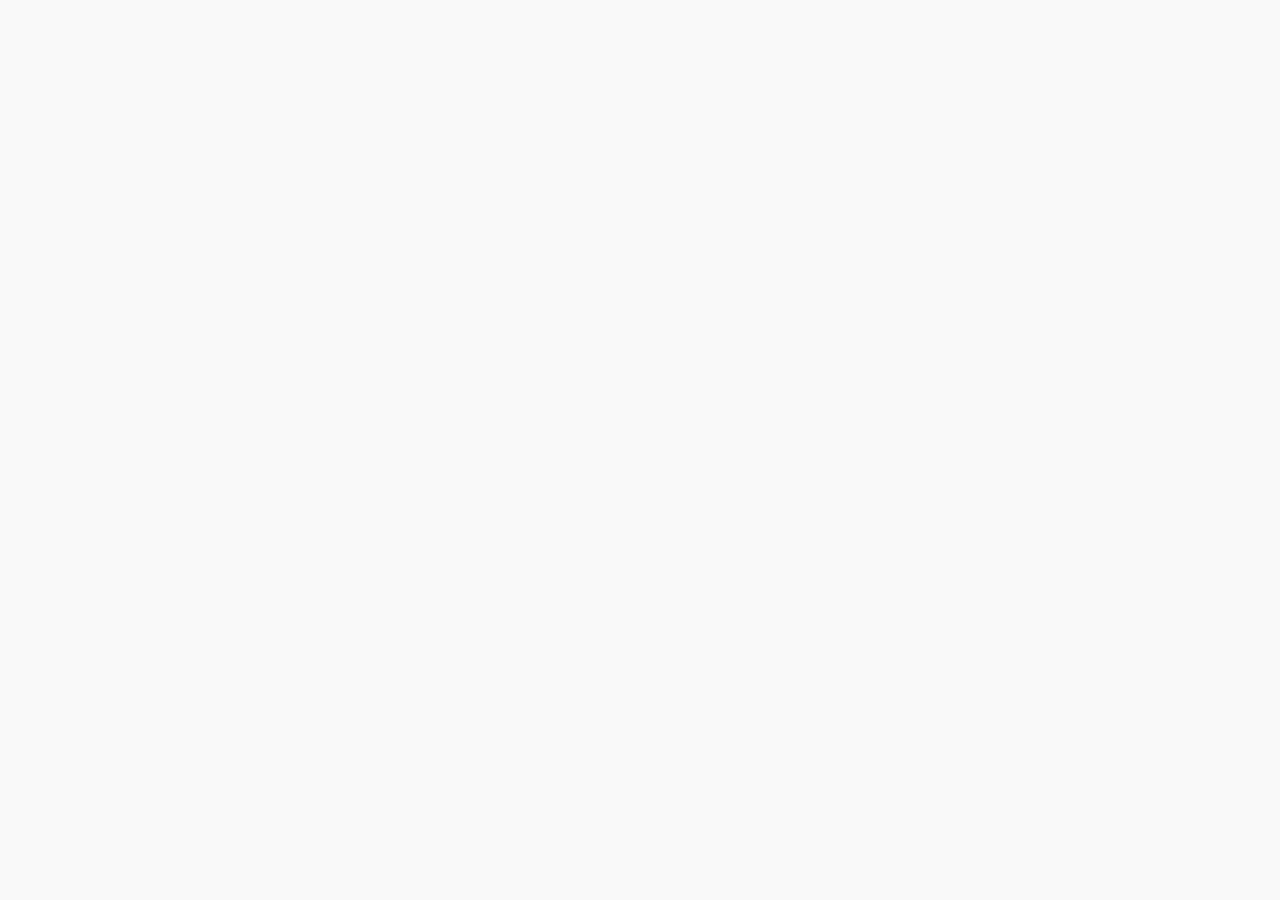
==== Proyecto/index.html @ df67d1e8 "Estructura Inicial" ====
<!DOCTYPE html>
<html lang="en">

<head>
    <meta charset="UTF-8">
    <meta name="viewport" content="width=device-width, initial-scale=1.0">
    <title>Index</title>
    <link href="https://stackpath.bootstrapcdn.com/bootstrap/4.5.2/css/bootstrap.min.css" rel="stylesheet">
    <link rel="stylesheet" href="https://cdnjs.cloudflare.com/ajax/libs/font-awesome/6.0.0-beta3/css/all.min.css">
    <link rel="stylesheet" href="css/styles.css">
</head>

<body class="bg-light">


    <script src="https://cdn.jsdelivr.net/npm/bootstrap@5.3.0/dist/js/bootstrap.bundle.min.js"></script>
    <script src="js/index.js"></script>
</body>

</html>
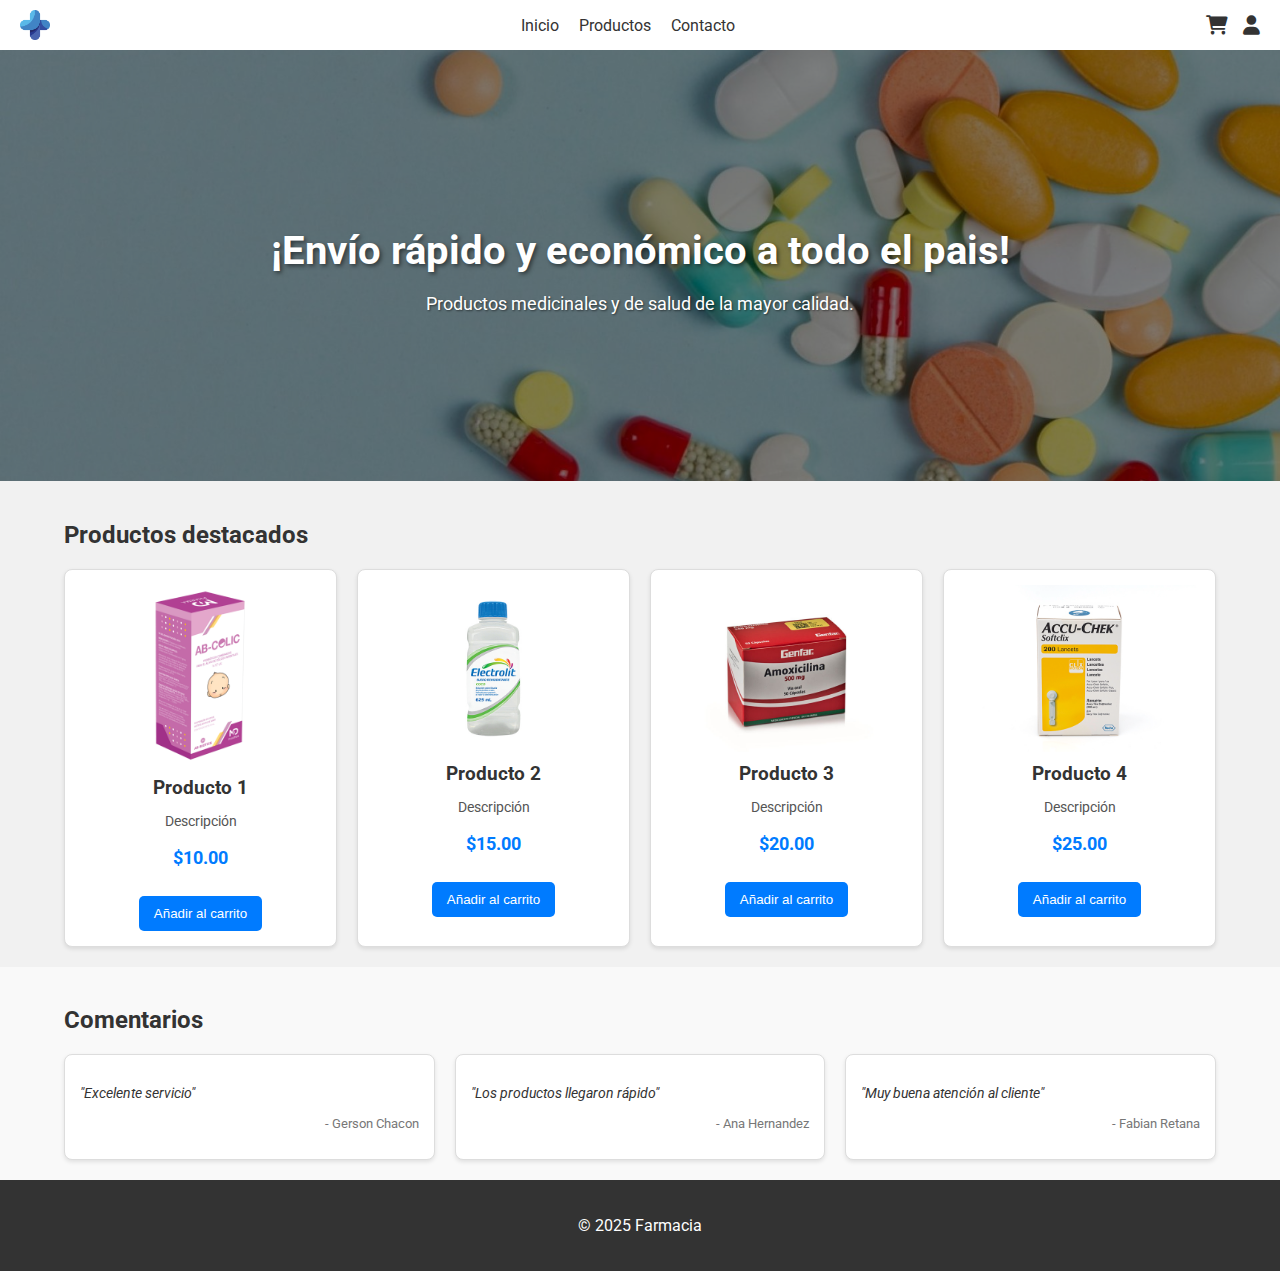
==== commit e0eb665a: "Creacion de la pagina principal" ====
--- a/Proyecto/index.html
+++ b/Proyecto/index.html
@@ -1,20 +1,54 @@
-<!DOCTYPE html>
-<html lang="en">
+<html lang="es">
 
 <head>
     <meta charset="UTF-8">
     <meta name="viewport" content="width=device-width, initial-scale=1.0">
-    <title>Index</title>
-    <link href="https://stackpath.bootstrapcdn.com/bootstrap/4.5.2/css/bootstrap.min.css" rel="stylesheet">
+    <title>Farmacia</title>
+    <link rel="preconnect" href="https://fonts.googleapis.com">
+    <link rel="preconnect" href="https://fonts.gstatic.com" crossorigin>
+    <link href="https://fonts.googleapis.com/css2?family=Roboto:wght@400;500;700&display=swap" rel="stylesheet">
+    <link rel="stylesheet" href="css/styles.css">
     <link rel="stylesheet" href="https://cdnjs.cloudflare.com/ajax/libs/font-awesome/6.0.0-beta3/css/all.min.css">
-    <link rel="stylesheet" href="css/styles.css">
 </head>
 
-<body class="bg-light">
+<body>
+    <header>
+        <div class="container">
+            <div class="logo"><img src="img/logo.png" alt="Logo"></div>
+            <nav>
+                <ul>
+                    <li><a href="index.html">Inicio</a></li>
+                    <li><a href="catalogo.html">Productos</a></li>
+                    <li><a href="contacto.html">Contacto</a></li>
+                </ul>
+            </nav>
+            <div class="iconos">
+                <a href="carrito.html"><i class="fas fa-shopping-cart"></i></a>
+                <a href="login.html"><i class="fas fa-user"></i></a>
+            </div>
+        </div>
+    </header>
+    <main>
+        <section class="home">
+            <h1>¡Envío rápido y económico a todo el pais!</h1>
+            <p>Productos medicinales y de salud de la mayor calidad.</p>
+        </section>
+        </section>
+        <section class="products">
+            <h2>Productos destacados</h2>
+            <div class="product-grid"></div>
+        </section>
+        <section class="comments">
+            <h2>Comentarios</h2>
+            <div class="comment-list"></div>
+        </section>
+    </main>
+    <footer>
+        <p>&copy; 2025 Farmacia</p>
+    </footer>
+    <script src="js/index.js"></script>
+    <script src="js/producto.js"></script>
 
-
-    <script src="https://cdn.jsdelivr.net/npm/bootstrap@5.3.0/dist/js/bootstrap.bundle.min.js"></script>
-    <script src="js/index.js"></script>
 </body>
 
 </html>--- a/Proyecto/css/styles.css
+++ b/Proyecto/css/styles.css
@@ -0,0 +1,210 @@
+:root {
+    --primary-color: #007bff;
+    --secondary-color: #6c757d;
+    --background-color: #f8f9fa;
+    --text-color: #333;
+    --font-family: 'Roboto', sans-serif;
+    --border-radius: 5px;
+    --box-shadow: 0 2px 5px rgba(0, 0, 0, 0.1);
+}
+
+body {
+    font-family: var(--font-family);
+    margin: 0;
+    padding: 0;
+    color: var(--text-color);
+    background-color: var(--background-color);
+    transition: background 0.3s, color 0.3s;
+}
+
+header {
+    background-color: #ffffff;
+    padding: 10px 20px;
+    box-shadow: 0 2px 4px rgba(0, 0, 0, 0.1);
+}
+
+.container {
+    display: flex;
+    align-items: center;
+    justify-content: space-between;
+}
+
+header>div {
+    display: flex;
+    justify-content: center;
+    align-items: center;
+    width: 100%;
+    max-width: 1800px;
+}
+
+.logo img {
+    height: 30px;
+    width: auto;
+}
+
+nav ul {
+    list-style: none;
+    margin: 0;
+    padding: 0;
+    display: flex;
+    gap: 20px;
+}
+
+nav ul li a {
+    text-decoration: none;
+    color: #333;
+    font-size: 16px;
+}
+
+nav ul li a:hover {
+    color: #007bff;
+}
+
+.iconos {
+    display: flex;
+    gap: 15px;
+}
+
+.iconos a {
+    color: #333;
+    font-size: 1.2em;
+    text-decoration: none;
+}
+
+.iconos a:hover {
+    color: #007bff;
+}
+
+.home {
+    position: relative;
+    background-image: url(../img/productos.jpg);
+    background-size: cover;
+    background-repeat: no-repeat;
+    background-position: center;
+    text-align: center;
+    padding: 150px 20px;
+    color: white;
+}
+
+.home h1 {
+    font-size: 2.5em;
+    margin-bottom: 20px;
+    text-shadow: 2px 2px 4px rgba(0, 0, 0, 0.5);
+}
+
+.home p {
+    font-size: 1.1em;
+    text-shadow: 1px 1px 2px rgba(0, 0, 0, 0.5);
+}
+
+.home::before {
+    content: '';
+    position: absolute;
+    top: 0;
+    left: 0;
+    width: 100%;
+    height: 100%;
+    background-color: rgba(0, 0, 0, 0.5);
+    z-index: 1;
+}
+
+.home>* {
+    position: relative;
+    z-index: 2;
+}
+
+footer {
+    background-color: var(--text-color);
+    color: #fff;
+    text-align: center;
+    padding: 20px 0;
+}
+
+.products {
+    padding: 20px 5%;
+    background-color: #f1f1f1;
+
+}
+
+.product-grid {
+    display: grid;
+    grid-template-columns: repeat(4, 1fr);
+    gap: 20px;
+}
+
+.product-item {
+    background-color: #fff;
+    border: 1px solid #ddd;
+    padding: 15px;
+    text-align: center;
+    border-radius: 8px;
+    box-shadow: 0 2px 4px rgba(0, 0, 0, 0.1);
+}
+
+.product-item img {
+    max-width: 100%;
+    height: auto;
+    border-radius: 8px;
+}
+
+.product-item h3 {
+    font-size: 1.2em;
+    margin: 10px 0;
+}
+
+.product-item p {
+    font-size: 0.9em;
+    color: #555;
+}
+
+.product-item .price {
+    font-size: 1.1em;
+    font-weight: bold;
+    color: #007bff;
+}
+
+.product-item button {
+    background-color: #007bff;
+    color: #fff;
+    border: none;
+    padding: 10px 15px;
+    border-radius: 5px;
+    cursor: pointer;
+    margin-top: 10px;
+}
+
+.product-item button:hover {
+    background-color: #0056b3;
+}
+
+.comments {
+    padding: 20px 5%;
+    background-color: #f9f9f9;
+}
+
+.comment-list {
+    display: grid;
+    grid-template-columns: repeat(3, 1fr);
+    gap: 20px;
+}
+
+.comment-item {
+    background-color: #fff;
+    border: 1px solid #ddd;
+    padding: 15px;
+    border-radius: 8px;
+    box-shadow: 0 2px 4px rgba(0, 0, 0, 0.1);
+}
+
+.comment-text {
+    font-size: 0.9em;
+    color: #333;
+    font-style: italic;
+}
+
+.comment-author {
+    font-size: 0.8em;
+    color: #777;
+    text-align: right;
+    margin-top: 10px;
+}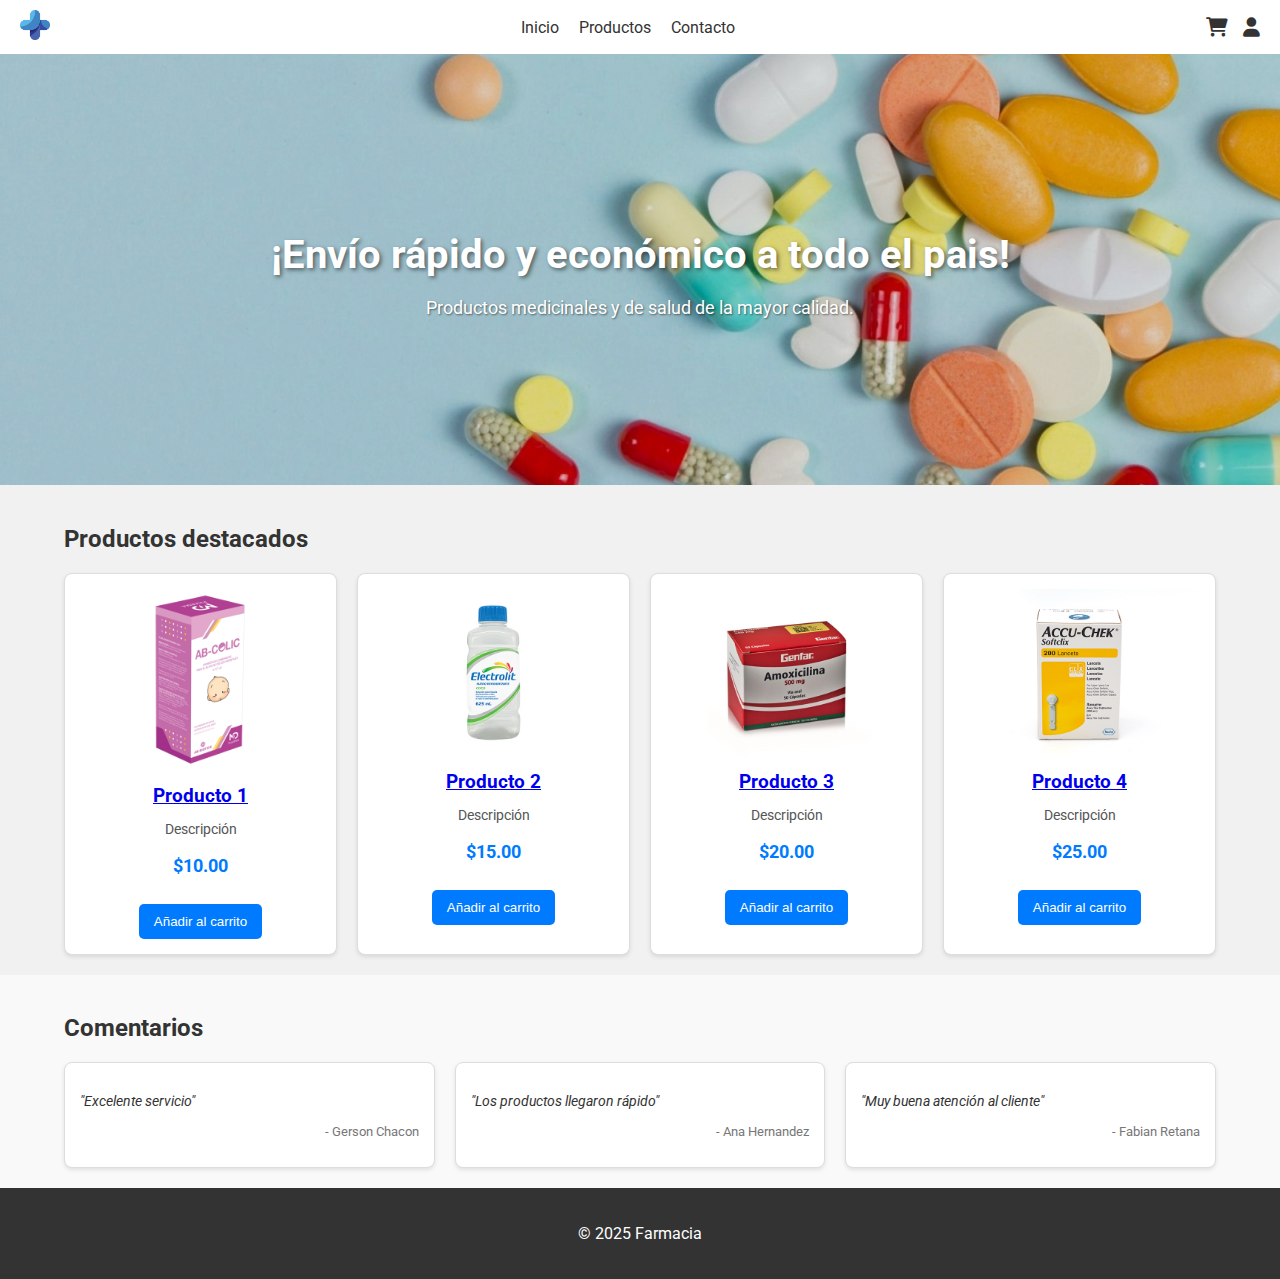
==== commit c18fad74: "Detalle del producto" ====
--- a/Proyecto/index.html
+++ b/Proyecto/index.html
@@ -1,11 +1,10 @@
-<html lang="es">
+<!DOCTYPE html>
+<html lang="en">
 
 <head>
     <meta charset="UTF-8">
     <meta name="viewport" content="width=device-width, initial-scale=1.0">
     <title>Farmacia</title>
-    <link rel="preconnect" href="https://fonts.googleapis.com">
-    <link rel="preconnect" href="https://fonts.gstatic.com" crossorigin>
     <link href="https://fonts.googleapis.com/css2?family=Roboto:wght@400;500;700&display=swap" rel="stylesheet">
     <link rel="stylesheet" href="css/styles.css">
     <link rel="stylesheet" href="https://cdnjs.cloudflare.com/ajax/libs/font-awesome/6.0.0-beta3/css/all.min.css">
@@ -34,9 +33,9 @@
             <p>Productos medicinales y de salud de la mayor calidad.</p>
         </section>
         </section>
-        <section class="products">
+        <section class="productos">
             <h2>Productos destacados</h2>
-            <div class="product-grid"></div>
+            <div class="producto-grid"></div>
         </section>
         <section class="comments">
             <h2>Comentarios</h2>
--- a/Proyecto/css/styles.css
+++ b/Proyecto/css/styles.css
@@ -104,7 +104,7 @@
     left: 0;
     width: 100%;
     height: 100%;
-    background-color: rgba(0, 0, 0, 0.5);
+    background-color: rgba(0, 0, 0, 0.132);
     z-index: 1;
 }
 
@@ -120,19 +120,19 @@
     padding: 20px 0;
 }
 
-.products {
+.productos {
     padding: 20px 5%;
     background-color: #f1f1f1;
 
 }
 
-.product-grid {
+.producto-grid {
     display: grid;
     grid-template-columns: repeat(4, 1fr);
     gap: 20px;
 }
 
-.product-item {
+.producto-item {
     background-color: #fff;
     border: 1px solid #ddd;
     padding: 15px;
@@ -141,29 +141,29 @@
     box-shadow: 0 2px 4px rgba(0, 0, 0, 0.1);
 }
 
-.product-item img {
+.producto-item img {
     max-width: 100%;
     height: auto;
     border-radius: 8px;
 }
 
-.product-item h3 {
+.producto-item h3 {
     font-size: 1.2em;
     margin: 10px 0;
 }
 
-.product-item p {
+.producto-item p {
     font-size: 0.9em;
     color: #555;
 }
 
-.product-item .price {
+.producto-item .precio {
     font-size: 1.1em;
     font-weight: bold;
     color: #007bff;
 }
 
-.product-item button {
+.producto-item button {
     background-color: #007bff;
     color: #fff;
     border: none;
@@ -173,7 +173,7 @@
     margin-top: 10px;
 }
 
-.product-item button:hover {
+.producto-item button:hover {
     background-color: #0056b3;
 }
 
@@ -207,4 +207,68 @@
     color: #777;
     text-align: right;
     margin-top: 10px;
+}
+
+.producto-detalle {
+    padding: 20px 10%;
+    background-color: #f1f1f1;
+}
+
+.producto-container {
+    display: flex;
+    gap: 10px;
+    background-color: #fff;
+    padding: 20px;
+    border-radius: 8px;
+    box-shadow: 0 2px 4px rgba(0, 0, 0, 0.1);
+}
+
+.producto-imagen {
+    flex: 1;
+}
+
+.producto-imagen img {
+    max-width: 100%;
+    height: auto;
+    border-radius: 8px;
+}
+
+.producto-info {
+    flex: 1;
+    display: flex;
+    flex-direction: column;
+    justify-content: center;
+}
+
+.producto-info h1 {
+    font-size: 2em;
+    margin-bottom: 10px;
+}
+
+.producto-info .precio {
+    font-size: 1.5em;
+    font-weight: bold;
+    color: #007bff;
+    margin-bottom: 10px;
+}
+
+.producto-info .descripcion {
+    font-size: 1em;
+    color: #555;
+    margin-bottom: 20px;
+}
+
+.producto-info .add-to-cart {
+    background-color: #007bff;
+    color: #fff;
+    border: none;
+    padding: 10px 15px;
+    border-radius: 10px;
+    cursor: pointer;
+    font-size: 1em;
+    max-width: 150px;
+}
+
+.producto-info .add-to-cart:hover {
+    background-color: #0056b3;
 }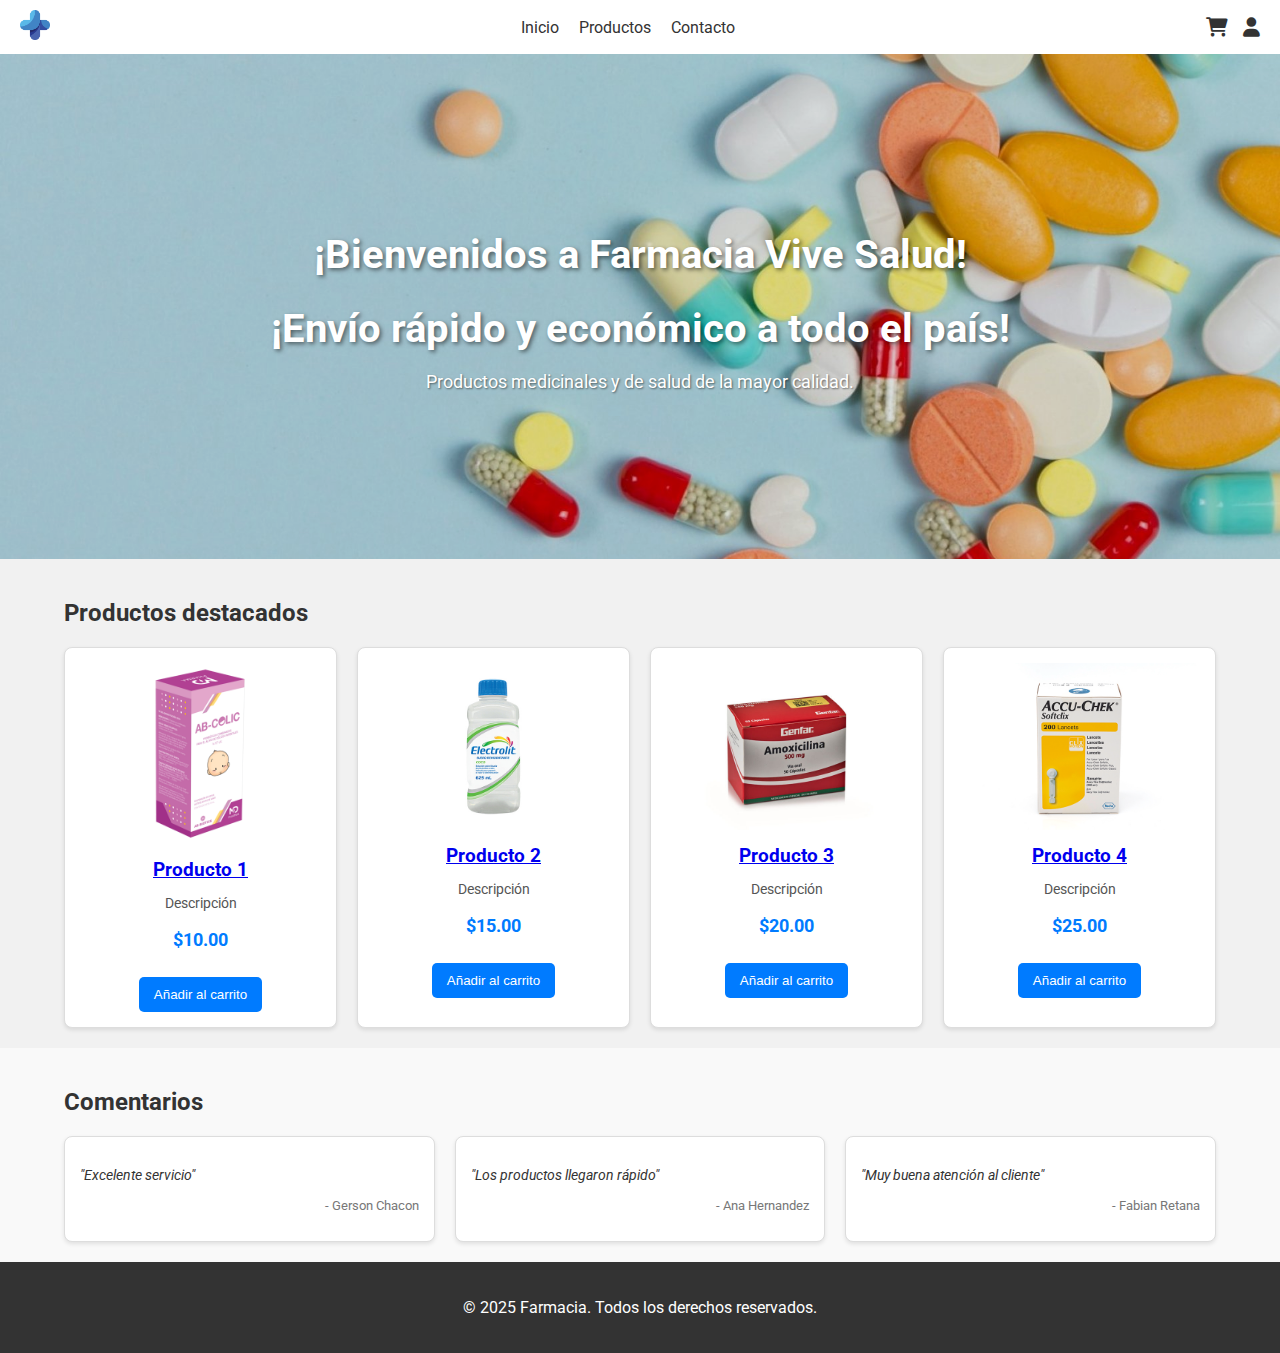
==== commit 1b4ba619: "Cambios en la pestaña contacto" ====
--- a/Proyecto/index.html
+++ b/Proyecto/index.html
@@ -29,7 +29,8 @@
     </header>
     <main>
         <section class="home">
-            <h1>¡Envío rápido y económico a todo el pais!</h1>
+            <h1>¡Bienvenidos a Farmacia Vive Salud!</h1>
+            <h1>¡Envío rápido y económico a todo el país!</h1>
             <p>Productos medicinales y de salud de la mayor calidad.</p>
         </section>
         </section>
@@ -43,7 +44,7 @@
         </section>
     </main>
     <footer>
-        <p>&copy; 2025 Farmacia</p>
+        <p>&copy; 2025 Farmacia. Todos los derechos reservados. </p>
     </footer>
     <script src="js/index.js"></script>
     <script src="js/producto.js"></script>
